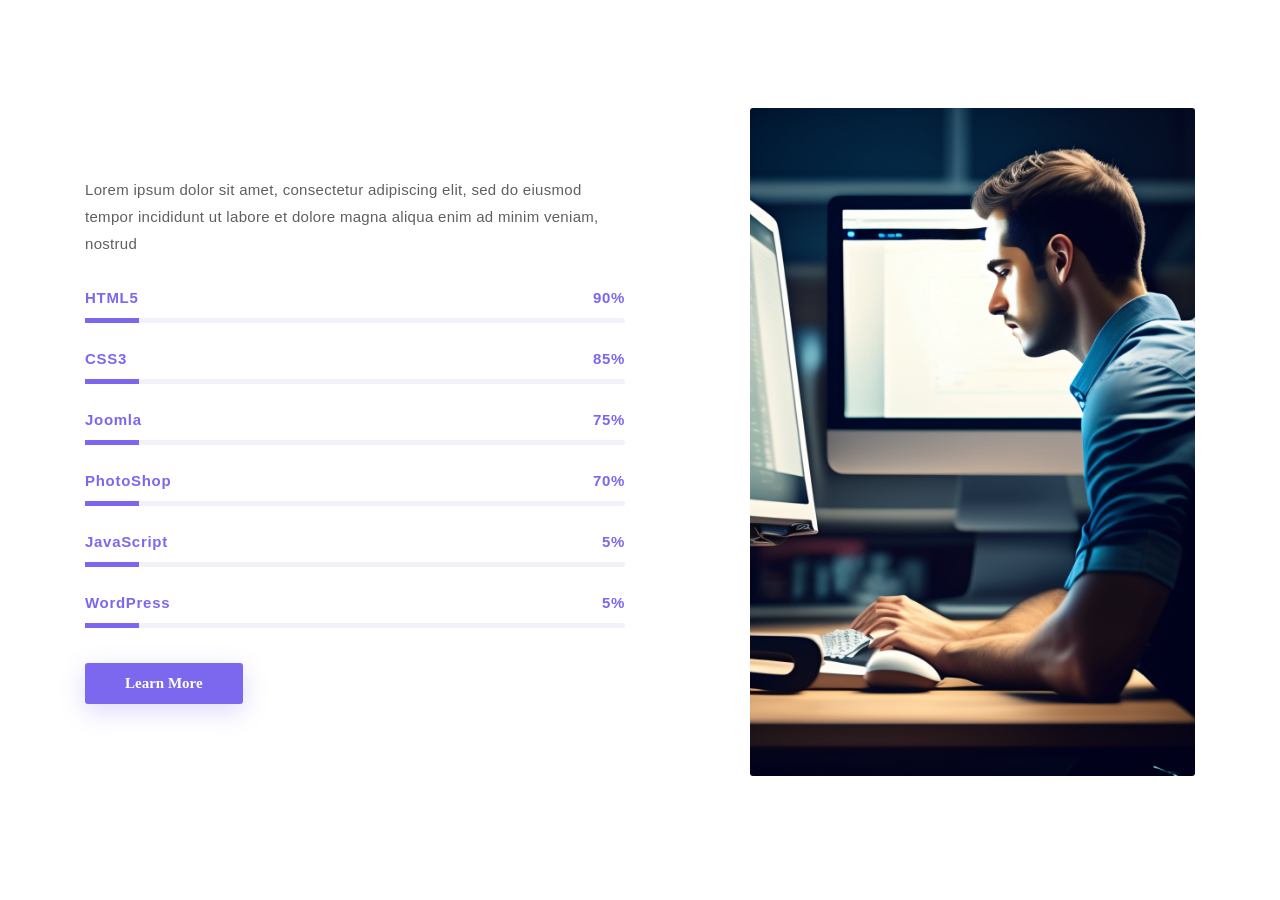
==== proba-index3.html @ 12020704 "first commit add files" ====
<!DOCTYPE html>
<html xmlns="http://www.w3.org/1999/xhtml" xml:lang="en-gb" lang="en-gb" dir="ltr">

<head>
    <meta http-equiv="X-UA-Compatible" content="IE=edge">
    <meta name="viewport" content="width=device-width, initial-scale=1">
    <!-- head -->
    
    <meta http-equiv="content-type" content="text/html; charset=utf-8" />
    <meta name="description" content="Business and Corporate Agency Joomla Template" />
    <meta name="generator" content="Joomla! - Open Source Content Management" />
    <title>Proba</title>

    <link href="proba-style3.css" rel="stylesheet" type="text/css" />
	
	<!-- <script src="https://ajax.googleapis.com/ajax/libs/jquery/3.5.1/jquery.min.js"></script> -->
	
	

 
    
</head>
<body/>
	<!-- Start About Section -->
	<section class="about-area section-padding">
		<div class="container">
			<div class="row d-flex align-items-center">
				<div class="col-lg-6 col-md-12 col-sm-12">
					<div class="about-content">
						<div class="about-content-text">
							<!-- <h2>Кваліфікація</h2> -->
							<p>Lorem ipsum dolor sit amet, consectetur adipiscing elit, sed do eiusmod tempor incididunt ut labore et dolore magna aliqua enim ad minim veniam, nostrud</p>
							<div class="skills">
								<div class="skill-item">
									<h6>HTML5 <em>90%</em></h6>
									<div class="skill-progress">
										<div class="progres" data-value="90%"></div>
									</div>
								</div>
								<div class="skill-item">
									<h6>CSS3 <em>85%</em></h6>
									<div class="skill-progress">
										<div class="progres" data-value="85%"></div>
									</div>
								</div>
								<div class="skill-item">
									<h6>Joomla <em>75%</em></h6>
									<div class="skill-progress">
										<div class="progres" data-value="75%"></div>
									</div>
								</div>	
								<div class="skill-item">
									<h6>PhotoShop <em>70%</em></h6>
									<div class="skill-progress">
										<div class="progres" data-value="70%"></div>
									</div>
								</div>
								<div class="skill-item">
									<h6>JavaScript <em>5%</em></h6>
									<div class="skill-progress">
										<div class="progres" data-value="5%"></div>
									</div>
								</div>
								<div class="skill-item">
									<h6>WordPress <em>5%</em></h6>
									<div class="skill-progress">
										<div class="progres" data-value="5%"></div>
									</div>
								</div>					
							</div>
							<div class="about-btn-box"> 
								<a class="default-btn project-btn-1" href="#">Learn More<span></span></a>
							</div>
						</div>
					</div>
				</div>
				<div class="col-lg-5 offset-lg-1 col-md-12 col-sm-12">
					<div class="about-image">
						<img src="web-developer.jpg" alt="About image">
                        </div>
					</div>
				</div>
			</div>
		</div>
	</section>

	<script src="https://ajax.googleapis.com/ajax/libs/jquery/3.5.1/jquery.min.js"></script>
    <script type="text/javascript" src="slider3.js"></script>
</body>
---- proba-style3.css ----
/*! CSS Used from: http://www.kenvar.com/assets/css/bootstrap.min.css */
*,::after,::before{box-sizing:border-box;}
section{display:block;}
h2,h5,h6{margin-top:0;margin-bottom:.5rem;}
p{margin-top:0;margin-bottom:1rem;}
a{color:#007bff;text-decoration:none;background-color:transparent;}
a:hover{color:#0056b3;text-decoration:underline;}
img{vertical-align:middle;border-style:none;}
h2,h5,h6{margin-bottom:.5rem;font-weight:500;line-height:1.2;}
h2{font-size:2rem;}
h5{font-size:1.25rem;}
h6{font-size:1rem;}
.container{width:100%;padding-right:15px;padding-left:15px;margin-right:auto;margin-left:auto;}
@media (min-width:576px){
.container{max-width:540px;}
}
@media (min-width:768px){
.container{max-width:720px;}
}
@media (min-width:992px){
.container{max-width:960px;}
}
@media (min-width:1200px){
.container{max-width:1140px;}
}
@media (min-width:576px){
.container{max-width:540px;}
}
@media (min-width:768px){
.container{max-width:720px;}
}
@media (min-width:992px){
.container{max-width:960px;}
}
@media (min-width:1200px){
.container{max-width:1140px;}
}
.row{display:-ms-flexbox;display:flex;-ms-flex-wrap:wrap;flex-wrap:wrap;margin-right:-15px;margin-left:-15px;}
.col-lg-5,.col-lg-6,.col-md-12,.col-sm-12{position:relative;width:100%;padding-right:15px;padding-left:15px;}
@media (min-width:576px){
.col-sm-12{-ms-flex:0 0 100%;flex:0 0 100%;max-width:100%;}
}
@media (min-width:768px){
.col-md-12{-ms-flex:0 0 100%;flex:0 0 100%;max-width:100%;}
}
@media (min-width:992px){
.col-lg-5{-ms-flex:0 0 41.666667%;flex:0 0 41.666667%;max-width:41.666667%;}
.col-lg-6{-ms-flex:0 0 50%;flex:0 0 50%;max-width:50%;}
.offset-lg-1{margin-left:8.333333%;}
}
.d-flex{display:-ms-flexbox!important;display:flex!important;}
.align-items-center{-ms-flex-align:center!important;align-items:center!important;}
@media print{
*,::after,::before{text-shadow:none!important;box-shadow:none!important;}
a:not(.btn){text-decoration:underline;}
img{page-break-inside:avoid;}
h2,p{orphans:3;widows:3;}
h2{page-break-after:avoid;}
.container{min-width:992px!important;}
}
/*! CSS Used from: http://www.kenvar.com/assets/css/style.css */
img{max-width:100%;height:auto;border-radius:3px;}
.bg-grey{background-color:#fafbfc;}
.section-padding{padding:100px 0;}
a{text-decoration:none;-webkit-transition:0.4s;transition:0.4s;outline:0!important;color:#0b0b31;}
a:hover{text-decoration:none;color:#7b68ee;}
h2,h5,h6{font-weight:700;line-height:1.4;font-family:'Dosis', sans-serif;}
p{font-size:15px;line-height:1.8;color:#5f5f5f;margin-bottom:15px;font-weight:400;letter-spacing:0.3px;font-family:'Catamaran', sans-serif;}
.default-btn{border:none;position:relative;display:inline-block;text-align:center;overflow:hidden;z-index:1;color:#ffffff;background-color:#7b68ee;-webkit-transition:0.4s;transition:0.4s;border-radius:3px;font-weight:600;font-size:15px;padding-left:40px;padding-right:40px;padding-top:12px;padding-bottom:12px;box-shadow:0 7px 25px rgb(123,104,238,0.25);}
.default-btn span{position:absolute;display:block;width:0;height:0;border-radius:50%;background-color:#3e57d0;-webkit-transition:width 0.5s ease-in-out, height 0.5s ease-in-out;transition:width 0.5s ease-in-out, height 0.5s ease-in-out;-webkit-transform:translate(-50%, -50%);transform:translate(-50%, -50%);z-index:-1;border-radius:30px;}
.default-btn:hover,.default-btn:focus{color:#ffffff;}
.default-btn:hover span,.default-btn:focus span{width:225%;height:562.5px;}
.about-area{position:relative;z-index:1;}
.about-content h6{color:#7b68ee;font-size:16px;font-weight:700;margin-bottom:10px;text-transform:uppercase;letter-spacing:0.5px;}
.about-content h2{font-size:38px;font-weight:700;margin-bottom:20px;}
.about-content-text p{margin-bottom:15px;}
.about-area .skills{margin-top:30px;}
.about-area .skills .skill-item{margin-bottom:25px;}
.about-area .skills .skill-item:last-child{margin-bottom:0px;}
.about-area .skills .skill-item h6{position:relative;z-index:4;font-size:15px;letter-spacing:0.7px;text-transform:capitalize;font-weight:600;margin-bottom:10px;}
.about-area .skills .skill-item h6 em{float:right;font-size:15px;font-style:normal;}
.about-area .skills .skill-item .skill-progress{position:relative;height:5px;border-radius:5px;background:#f1f1fa;}
.about-area .skills .skill-item .skill-progress .progres{position:absolute;top:0;left:0;height:100%;width:10%;background-color:#7b68ee;-webkit-transition:all 1.5s;transition:all 1.5s;}
.about-btn-box{margin-top:35px;display:inline-block;}
.about-image{position:relative;text-align:center;margin-left:0px;}
.about-image img{border-radius:3px;}
.about-image .years-design{position:absolute;left:-75px;bottom:25px;text-align:left;padding:20px 40px 20px 40px;background:#ffffff;border-bottom:2px solid #FF9800;-webkit-box-shadow:-1px 3px 20px 0px rgb(82, 90, 101, 0.1);box-shadow:-1px 3px 20px 0px rgb(82, 90, 101, 0.1);}
.about-image .years-design h2{font-size:70px;font-weight:700;background:url(http://www.kenvar.com/assets/img/slider-2.jpg) no-repeat;background-position:47% 53%;-webkit-background-clip:text;-webkit-text-fill-color:transparent;line-height:1.1;}
.about-image .years-design h5{color:#FF9800;font-size:16px;font-weight:700;margin-top:10px;text-transform:uppercase;}
/*! CSS Used from: http://www.kenvar.com/assets/css/responsive.css */
@media only screen and (max-width: 767px){
.about-content{margin-top:40px;}
.about-content-text h2{font-size:25px;}
.about-image{text-align:center;margin-top:35px;}
.about-image .years-design{left:25px;bottom:25px;}
}
@media only screen and (min-width: 768px) and (max-width: 991px){
.about-content-text h2{font-size:33px;}
.about-image{text-align:center;margin-top:35px;}
.about-image .years-design{left:75px;bottom:25px;}
.about-content{margin-top:40px;}
}
@media only screen and (min-width: 992px) and (max-width: 1199px){
.about-content-text h2{font-size:33px;}
}

/* ----------------------------------------------------------------------------------------- */
  
/* ----------------------------------------------------------------------------------------- */
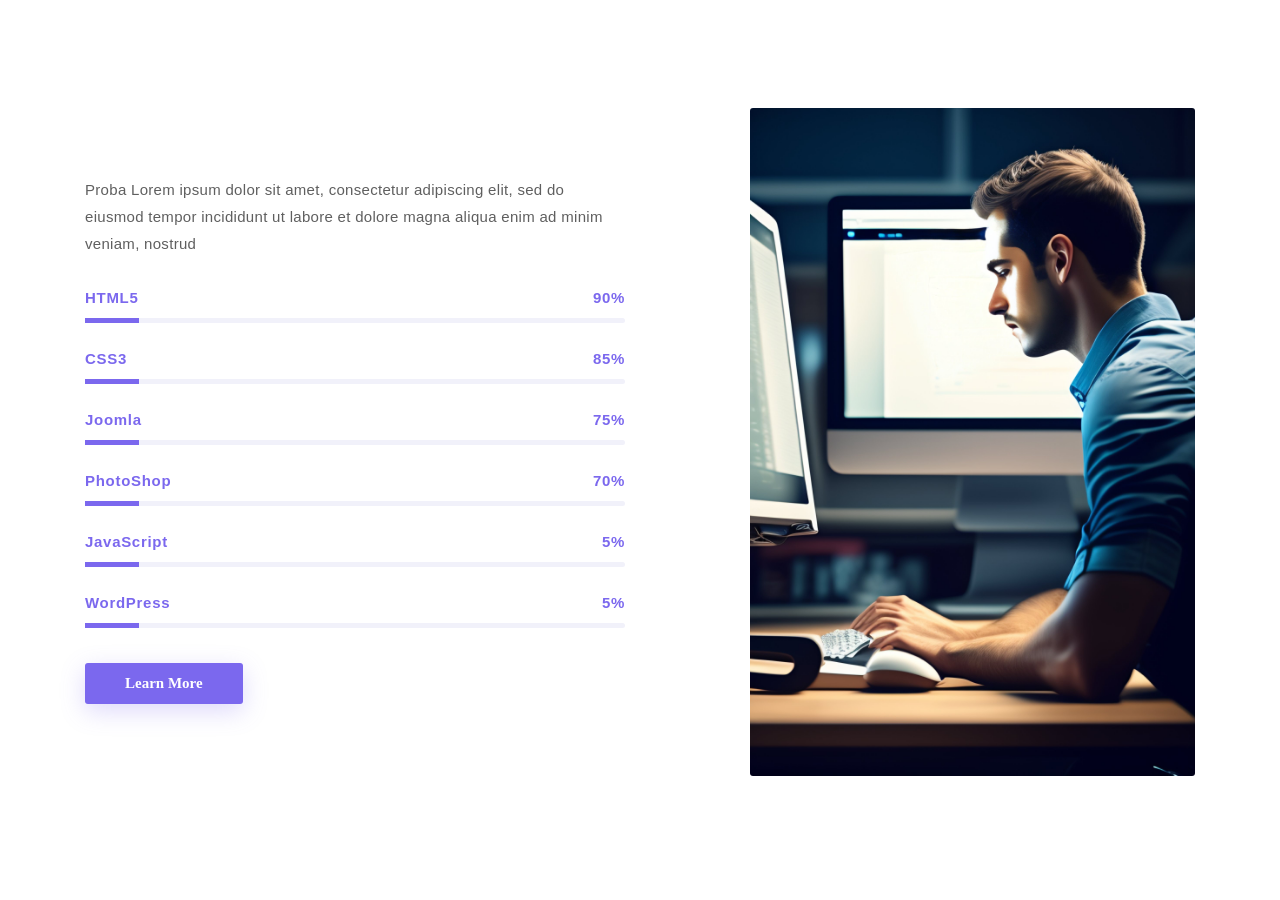
==== commit 3cb1b2bf: "Update proba-index3.html proba" ====
--- a/proba-index3.html
+++ b/proba-index3.html
@@ -29,7 +29,7 @@
 					<div class="about-content">
 						<div class="about-content-text">
 							<!-- <h2>Кваліфікація</h2> -->
-							<p>Lorem ipsum dolor sit amet, consectetur adipiscing elit, sed do eiusmod tempor incididunt ut labore et dolore magna aliqua enim ad minim veniam, nostrud</p>
+							<p>Proba Lorem ipsum dolor sit amet, consectetur adipiscing elit, sed do eiusmod tempor incididunt ut labore et dolore magna aliqua enim ad minim veniam, nostrud</p>
 							<div class="skills">
 								<div class="skill-item">
 									<h6>HTML5 <em>90%</em></h6>
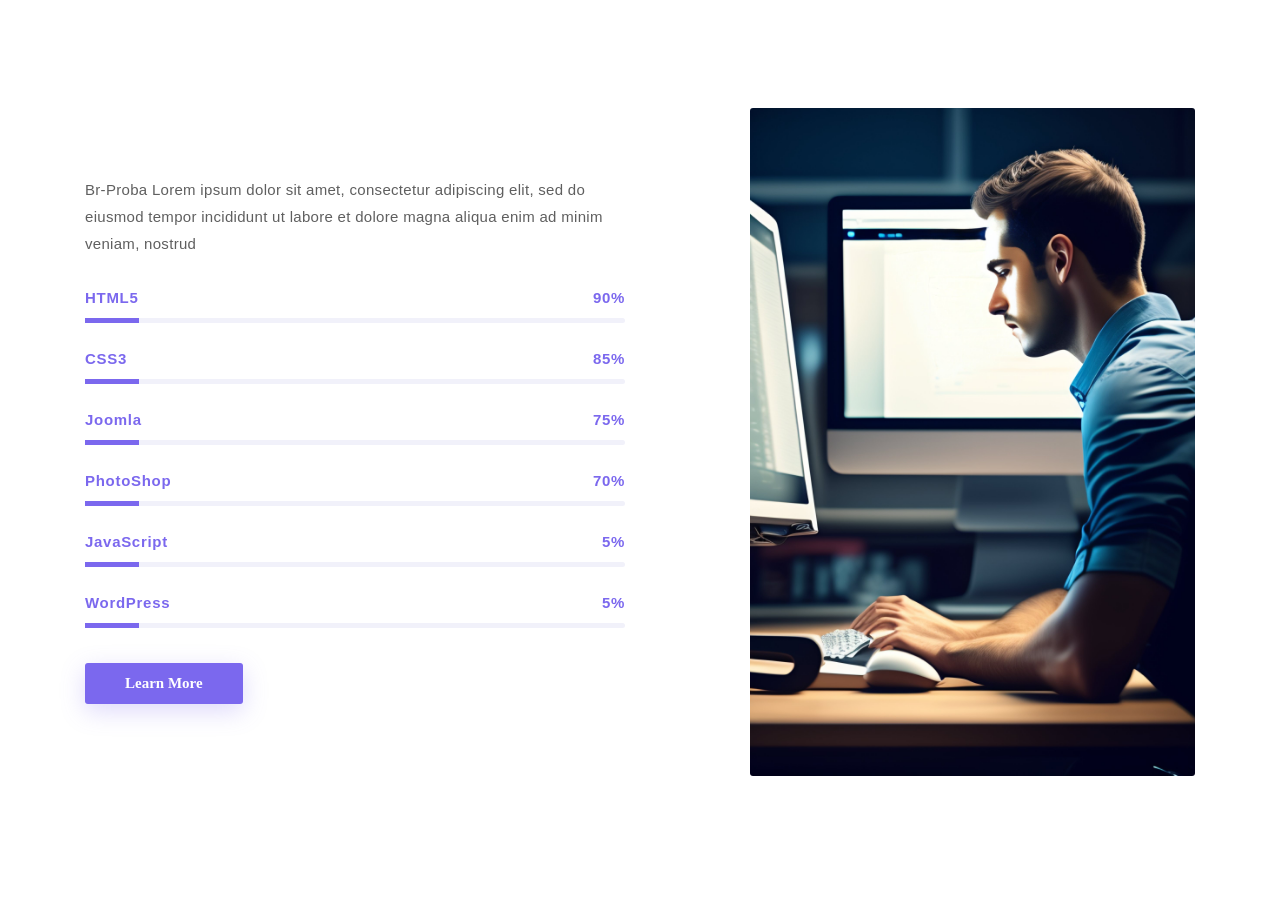
==== commit 90c5a162: "1 commit + Br" ====
--- a/proba-index3.html
+++ b/proba-index3.html
@@ -29,7 +29,7 @@
 					<div class="about-content">
 						<div class="about-content-text">
 							<!-- <h2>Кваліфікація</h2> -->
-							<p>Proba Lorem ipsum dolor sit amet, consectetur adipiscing elit, sed do eiusmod tempor incididunt ut labore et dolore magna aliqua enim ad minim veniam, nostrud</p>
+							<p>Br-Proba Lorem ipsum dolor sit amet, consectetur adipiscing elit, sed do eiusmod tempor incididunt ut labore et dolore magna aliqua enim ad minim veniam, nostrud</p>
 							<div class="skills">
 								<div class="skill-item">
 									<h6>HTML5 <em>90%</em></h6>
